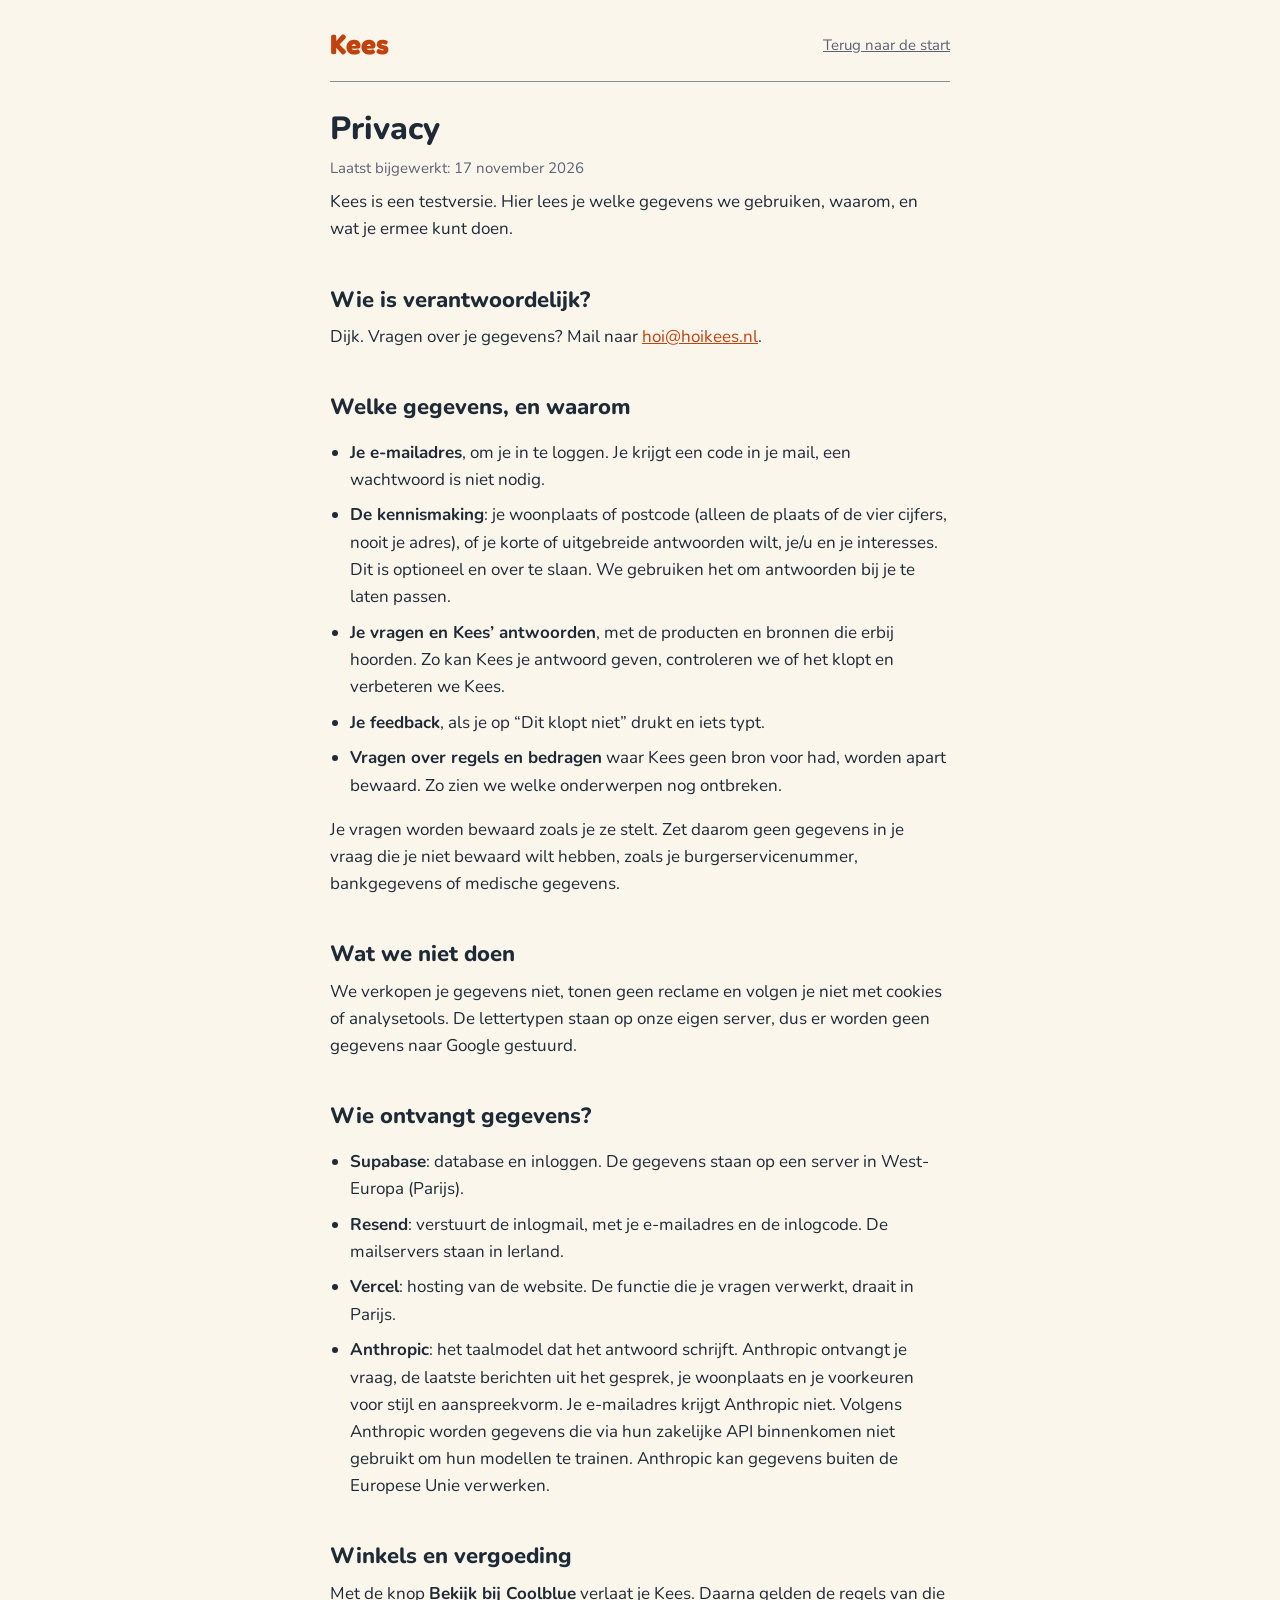
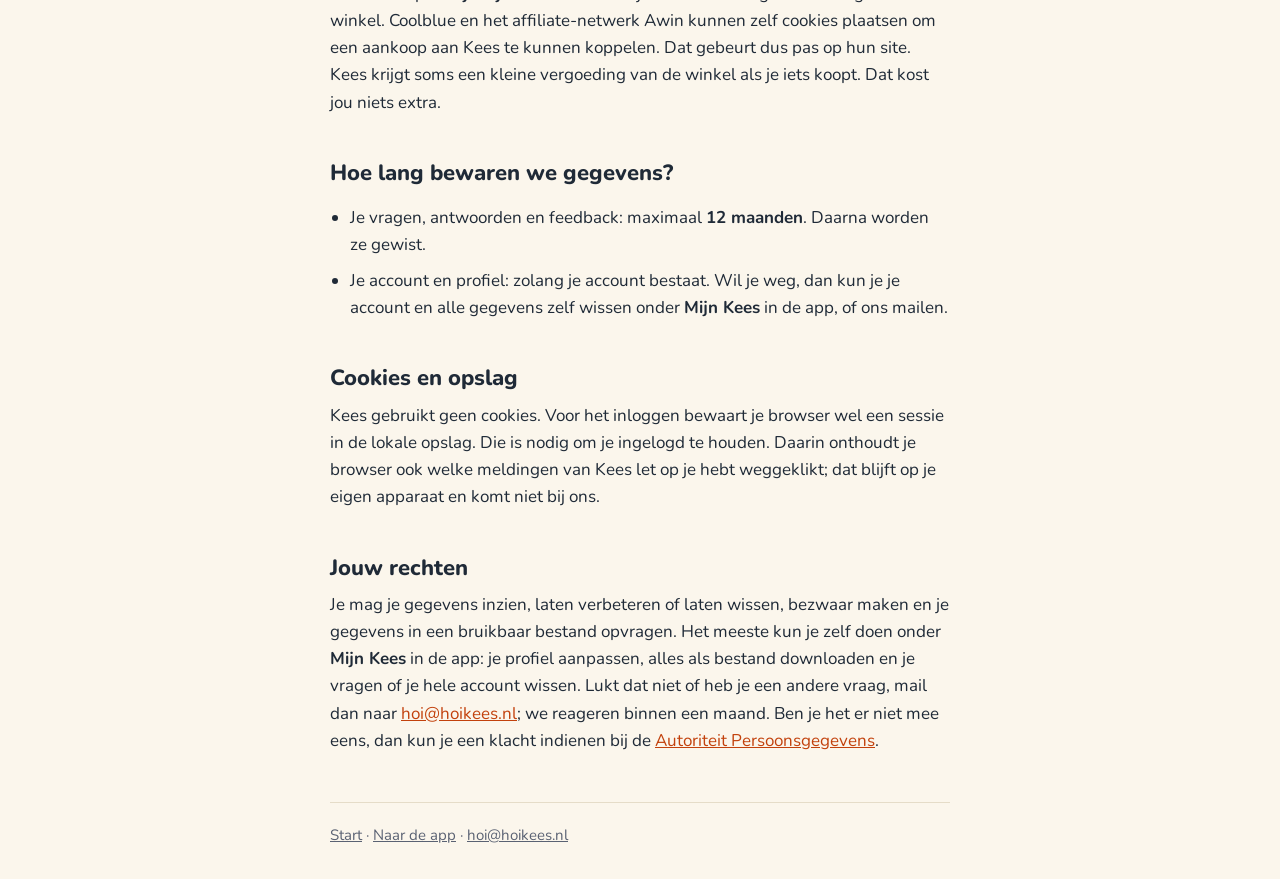
==== privacy.html @ beee8f16 "Nieuwe hoikees.nl: uitleg over Kees, privacypagina, eigen lettertypen Co-Authored-By: Claude Sonnet " ====
<!doctype html>
<html lang="nl">
<head>
<meta charset="utf-8">
<meta name="viewport" content="width=device-width, initial-scale=1">
<!-- Awin -->
<meta name="awin" content="Awin">
<link rel="icon" href="favicon.svg" type="image/svg+xml">
<link rel="apple-touch-icon" href="apple-touch-icon.png">
<link rel="preload" href="fonts/fredoka-700.woff2" as="font" type="font/woff2" crossorigin>
<link rel="stylesheet" href="style.css">
<title>Privacy · Kees</title>
<meta name="description" content="Welke gegevens Kees gebruikt, waarom, en wat je ermee kunt doen.">
</head>
<body>
<div class="wrap">
<header class="top">
  <a class="kees-naam" href="/">Kees</a>
  <nav aria-label="Menu"><a href="/">Terug naar de start</a></nav>
</header>
<div class="horizon"></div>
<main>
<article>
<h1>Privacy</h1>
<p class="klein">Laatst bijgewerkt: 17 november 2026</p>
<p>Kees is een testversie. Hier lees je welke gegevens we gebruiken, waarom, en wat je ermee kunt doen.</p>

<h2>Wie is verantwoordelijk?</h2>
<p>Dijk. Vragen over je gegevens? Mail naar <a href="mailto:hoi@hoikees.nl">hoi@hoikees.nl</a>.</p>

<h2>Welke gegevens, en waarom</h2>
<ul>
  <li><strong>Je e-mailadres</strong>, om je in te loggen. Je krijgt een code in je mail, een wachtwoord is niet nodig.</li>
  <li><strong>De kennismaking</strong>: je woonplaats of postcode (alleen de plaats of de vier cijfers, nooit je adres), of je korte of uitgebreide antwoorden wilt, je/u en je interesses. Dit is optioneel en over te slaan. We gebruiken het om antwoorden bij je te laten passen.</li>
  <li><strong>Je vragen en Kees’ antwoorden</strong>, met de producten en bronnen die erbij hoorden. Zo kan Kees je antwoord geven, controleren we of het klopt en verbeteren we Kees.</li>
  <li><strong>Je feedback</strong>, als je op “Dit klopt niet” drukt en iets typt.</li>
  <li><strong>Vragen over regels en bedragen</strong> waar Kees geen bron voor had, worden apart bewaard. Zo zien we welke onderwerpen nog ontbreken.</li>
</ul>
<p>Je vragen worden bewaard zoals je ze stelt. Zet daarom geen gegevens in je vraag die je niet bewaard wilt hebben, zoals je burgerservicenummer, bankgegevens of medische gegevens.</p>

<h2>Wat we niet doen</h2>
<p>We verkopen je gegevens niet, tonen geen reclame en volgen je niet met cookies of analysetools. De lettertypen staan op onze eigen server, dus er worden geen gegevens naar Google gestuurd.</p>

<h2>Wie ontvangt gegevens?</h2>
<ul>
  <li><strong>Supabase</strong>: database en inloggen. De gegevens staan op een server in West-Europa (Parijs).</li>
  <li><strong>Resend</strong>: verstuurt de inlogmail, met je e-mailadres en de inlogcode. De mailservers staan in Ierland.</li>
  <li><strong>Vercel</strong>: hosting van de website. De functie die je vragen verwerkt, draait in Parijs.</li>
  <li><strong>Anthropic</strong>: het taalmodel dat het antwoord schrijft. Anthropic ontvangt je vraag, de laatste berichten uit het gesprek, je woonplaats en je voorkeuren voor stijl en aanspreekvorm. Je e-mailadres krijgt Anthropic niet. Volgens Anthropic worden gegevens die via hun zakelijke API binnenkomen niet gebruikt om hun modellen te trainen. Anthropic kan gegevens buiten de Europese Unie verwerken.</li>
</ul>

<h2>Winkels en vergoeding</h2>
<p>Met de knop <strong>Bekijk bij Coolblue</strong> verlaat je Kees. Daarna gelden de regels van die winkel. Coolblue en het affiliate-netwerk Awin kunnen zelf cookies plaatsen om een aankoop aan Kees te kunnen koppelen. Dat gebeurt dus pas op hun site. Kees krijgt soms een kleine vergoeding van de winkel als je iets koopt. Dat kost jou niets extra.</p>

<h2>Hoe lang bewaren we gegevens?</h2>
<ul>
  <li>Je vragen, antwoorden en feedback: maximaal <strong>12 maanden</strong>. Daarna worden ze gewist.</li>
  <li>Je account en profiel: zolang je account bestaat. Wil je weg, dan kun je je account en alle gegevens zelf wissen onder <strong>Mijn Kees</strong> in de app, of ons mailen.</li>
</ul>

<h2>Cookies en opslag</h2>
<p>Kees gebruikt geen cookies. Voor het inloggen bewaart je browser wel een sessie in de lokale opslag. Die is nodig om je ingelogd te houden. Daarin onthoudt je browser ook welke meldingen van Kees let op je hebt weggeklikt; dat blijft op je eigen apparaat en komt niet bij ons.</p>

<h2>Jouw rechten</h2>
<p>Je mag je gegevens inzien, laten verbeteren of laten wissen, bezwaar maken en je gegevens in een bruikbaar bestand opvragen. Het meeste kun je zelf doen onder <strong>Mijn Kees</strong> in de app: je profiel aanpassen, alles als bestand downloaden en je vragen of je hele account wissen. Lukt dat niet of heb je een andere vraag, mail dan naar <a href="mailto:hoi@hoikees.nl">hoi@hoikees.nl</a>; we reageren binnen een maand. Ben je het er niet mee eens, dan kun je een klacht indienen bij de <a href="https://autoriteitpersoonsgegevens.nl" rel="noopener">Autoriteit Persoonsgegevens</a>.</p>
</article>
</main>
<footer>
  <a href="/">Start</a> · <a href="https://app.hoikees.nl">Naar de app</a> · <a href="mailto:hoi@hoikees.nl">hoi@hoikees.nl</a>
</footer>
</div>
</body>
</html>
---- style.css ----
@font-face{font-family:Nunito;font-weight:400;font-display:swap;src:url(fonts/nunito-400.woff2) format("woff2")}
@font-face{font-family:Nunito;font-weight:700;font-display:swap;src:url(fonts/nunito-700.woff2) format("woff2")}
@font-face{font-family:Nunito;font-weight:800;font-display:swap;src:url(fonts/nunito-800.woff2) format("woff2")}
@font-face{font-family:Fredoka;font-weight:700;font-display:swap;src:url(fonts/fredoka-700.woff2) format("woff2")}
:root{--oranje:#C2410C;--creme:#FBF6EC;--inkt:#1F2A37;--groen:#3F7D58;--grijs:#5A6273;--lijn:#E5DCC8;--kaart:#FFFDF8;--rand:#8A8470;--poot:#1F2A37;--knoptekst:#fff}
@media (prefers-color-scheme:dark){:root{--oranje:#F07A3C;--creme:#141B24;--inkt:#F3ECDD;--groen:#7CC49A;--grijs:#A9B1BE;--lijn:#2C3846;--kaart:#1B2430;--rand:#6F7F93;--poot:#E6EDF4;--knoptekst:#141B24}}
*{box-sizing:border-box}
body{margin:0;background:var(--creme);color:var(--inkt);font-family:Nunito,system-ui,sans-serif;font-size:17px;line-height:1.6}
a{color:var(--oranje)}
a:focus-visible,.knop:focus-visible{outline:3px solid var(--oranje);outline-offset:3px}
.wrap{max-width:660px;margin:0 auto;padding:0 20px}
.kees-naam{font-family:Fredoka,Nunito,sans-serif;font-weight:700;color:var(--oranje)}
header.top{display:flex;align-items:center;justify-content:space-between;padding:22px 0 0}
header.top .kees-naam{font-size:28px;text-decoration:none}
header.top nav a{font-size:15px;color:var(--grijs)}
.horizon{height:1px;background:var(--inkt);opacity:.5;margin:14px 0 0}
.hero{text-align:center;padding:36px 0 8px}
.hero svg{height:130px;width:auto}
h1{font-family:Fredoka,Nunito,sans-serif;font-weight:700;font-size:clamp(46px,11vw,76px);line-height:1;margin:14px 0 10px;color:var(--oranje)}
.hero p{font-size:19px;margin:0 auto 22px;max-width:30em}
.knop{display:inline-block;background:var(--oranje);color:var(--knoptekst);font-weight:800;text-decoration:none;border-radius:13px;padding:13px 24px}
.klein{font-size:15px;color:var(--grijs)}
h2{font-weight:800;font-size:22px;line-height:1.25;margin:2em 0 .4em}
p,li{margin:.5em 0}
ul{padding-left:1.2em}
.kaart{background:var(--kaart);border:1px solid var(--lijn);border-radius:20px;padding:6px 20px 16px;margin-top:28px}
.kaart h2{margin-top:.9em}
.groen{color:var(--groen);font-weight:700}
footer{margin-top:48px;padding:20px 0 32px;border-top:1px solid var(--lijn);font-size:15px;color:var(--grijs)}
footer a{color:inherit}
.legs{stroke:var(--poot)}
@media (prefers-reduced-motion:no-preference){.hero svg{animation:zweef 3s ease-in-out infinite}@keyframes zweef{50%{transform:translateY(-5px)}}}
article h1{font-family:Nunito,system-ui,sans-serif;font-weight:800;font-size:32px;line-height:1.2;color:var(--inkt);margin:28px 0 6px}
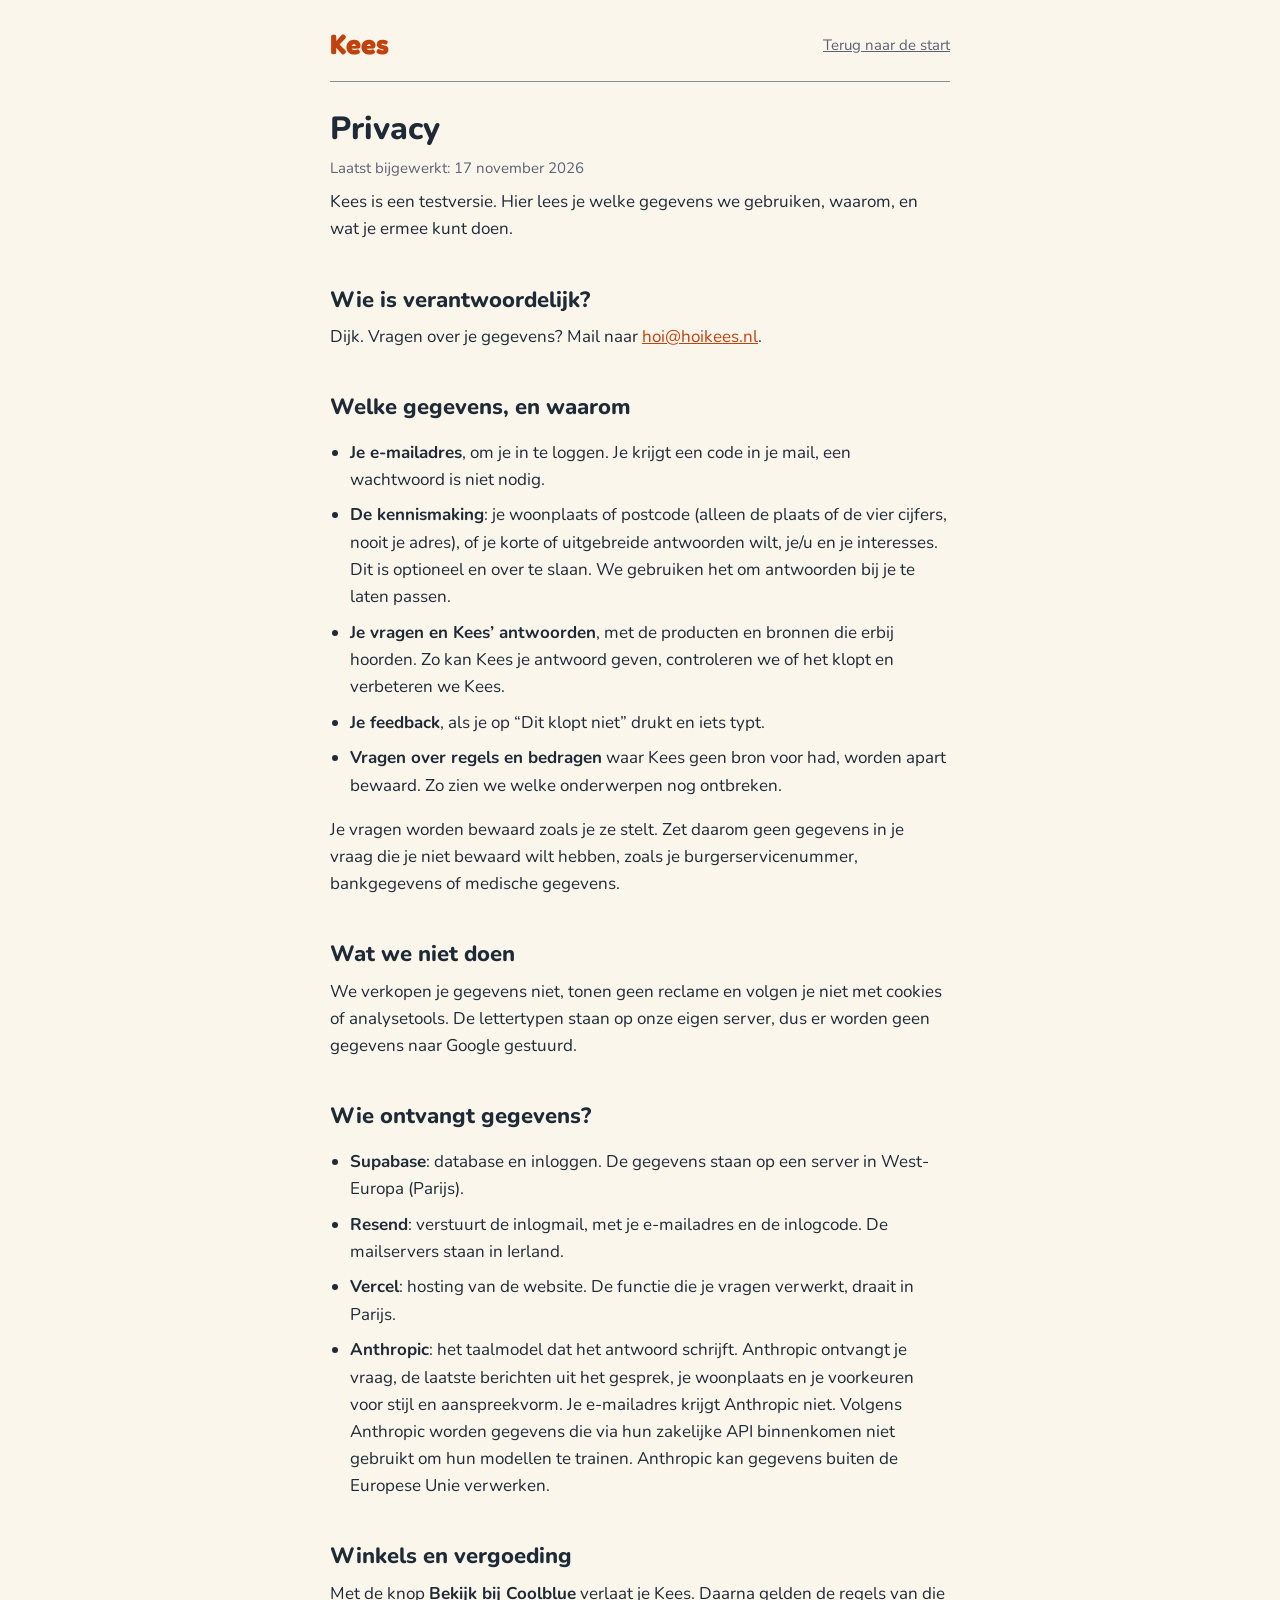
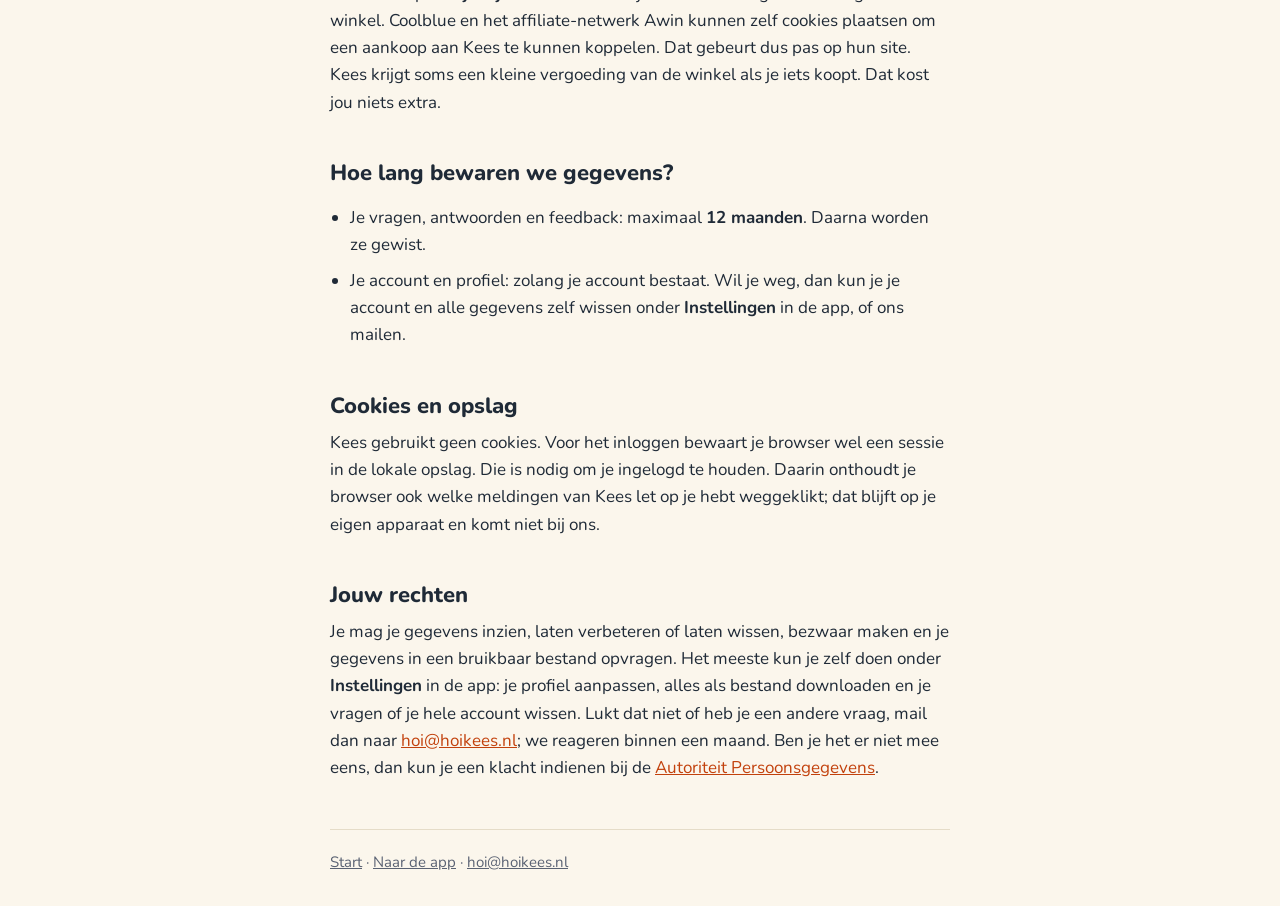
==== commit 26a85e53: "Site: privacytekst verwijst naar Instellingen Co-Authored-By: Claude Sonnet 5.5 <noreply@anthropic.c" ====
--- a/privacy.html
+++ b/privacy.html
@@ -5,10 +5,11 @@
 <meta name="viewport" content="width=device-width, initial-scale=1">
 <!-- Awin -->
 <meta name="awin" content="Awin">
-<link rel="icon" href="favicon.svg" type="image/svg+xml">
+<link rel="icon" href="favicon.ico" sizes="48x48">
+<link rel="icon" href="favicon-kop-64.png" type="image/png" sizes="64x64">
 <link rel="apple-touch-icon" href="apple-touch-icon.png">
 <link rel="preload" href="fonts/fredoka-700.woff2" as="font" type="font/woff2" crossorigin>
-<link rel="stylesheet" href="style.css">
+<link rel="stylesheet" href="style.css?v=2">
 <title>Privacy · Kees</title>
 <meta name="description" content="Welke gegevens Kees gebruikt, waarom, en wat je ermee kunt doen.">
 </head>
@@ -55,14 +56,14 @@
 <h2>Hoe lang bewaren we gegevens?</h2>
 <ul>
   <li>Je vragen, antwoorden en feedback: maximaal <strong>12 maanden</strong>. Daarna worden ze gewist.</li>
-  <li>Je account en profiel: zolang je account bestaat. Wil je weg, dan kun je je account en alle gegevens zelf wissen onder <strong>Mijn Kees</strong> in de app, of ons mailen.</li>
+  <li>Je account en profiel: zolang je account bestaat. Wil je weg, dan kun je je account en alle gegevens zelf wissen onder <strong>Instellingen</strong> in de app, of ons mailen.</li>
 </ul>
 
 <h2>Cookies en opslag</h2>
 <p>Kees gebruikt geen cookies. Voor het inloggen bewaart je browser wel een sessie in de lokale opslag. Die is nodig om je ingelogd te houden. Daarin onthoudt je browser ook welke meldingen van Kees let op je hebt weggeklikt; dat blijft op je eigen apparaat en komt niet bij ons.</p>
 
 <h2>Jouw rechten</h2>
-<p>Je mag je gegevens inzien, laten verbeteren of laten wissen, bezwaar maken en je gegevens in een bruikbaar bestand opvragen. Het meeste kun je zelf doen onder <strong>Mijn Kees</strong> in de app: je profiel aanpassen, alles als bestand downloaden en je vragen of je hele account wissen. Lukt dat niet of heb je een andere vraag, mail dan naar <a href="mailto:hoi@hoikees.nl">hoi@hoikees.nl</a>; we reageren binnen een maand. Ben je het er niet mee eens, dan kun je een klacht indienen bij de <a href="https://autoriteitpersoonsgegevens.nl" rel="noopener">Autoriteit Persoonsgegevens</a>.</p>
+<p>Je mag je gegevens inzien, laten verbeteren of laten wissen, bezwaar maken en je gegevens in een bruikbaar bestand opvragen. Het meeste kun je zelf doen onder <strong>Instellingen</strong> in de app: je profiel aanpassen, alles als bestand downloaden en je vragen of je hele account wissen. Lukt dat niet of heb je een andere vraag, mail dan naar <a href="mailto:hoi@hoikees.nl">hoi@hoikees.nl</a>; we reageren binnen een maand. Ben je het er niet mee eens, dan kun je een klacht indienen bij de <a href="https://autoriteitpersoonsgegevens.nl" rel="noopener">Autoriteit Persoonsgegevens</a>.</p>
 </article>
 </main>
 <footer>
--- a/style.css
+++ b/style.css
@@ -15,7 +15,7 @@
 header.top nav a{font-size:15px;color:var(--grijs)}
 .horizon{height:1px;background:var(--inkt);opacity:.5;margin:14px 0 0}
 .hero{text-align:center;padding:36px 0 8px}
-.hero svg{height:130px;width:auto}
+
 h1{font-family:Fredoka,Nunito,sans-serif;font-weight:700;font-size:clamp(46px,11vw,76px);line-height:1;margin:14px 0 10px;color:var(--oranje)}
 .hero p{font-size:19px;margin:0 auto 22px;max-width:30em}
 .knop{display:inline-block;background:var(--oranje);color:var(--knoptekst);font-weight:800;text-decoration:none;border-radius:13px;padding:13px 24px}
@@ -29,5 +29,20 @@
 footer{margin-top:48px;padding:20px 0 32px;border-top:1px solid var(--lijn);font-size:15px;color:var(--grijs)}
 footer a{color:inherit}
 .legs{stroke:var(--poot)}
-@media (prefers-reduced-motion:no-preference){.hero svg{animation:zweef 3s ease-in-out infinite}@keyframes zweef{50%{transform:translateY(-5px)}}}
+
 article h1{font-family:Nunito,system-ui,sans-serif;font-weight:800;font-size:32px;line-height:1.2;color:var(--inkt);margin:28px 0 6px}
+
+/* Kees vliegt door een polderlandschap: vier zwarte silhouetten als masker, zodat ze in licht en donker de juiste kleur krijgen. */
+.toneel{position:relative;height:210px;max-width:660px;margin:0 auto 6px;overflow:hidden;-webkit-mask-image:linear-gradient(to right,transparent,#000 14%,#000 86%,transparent);mask-image:linear-gradient(to right,transparent,#000 14%,#000 86%,transparent)} /* geen kader: het landschap loopt aan de zijkanten zacht uit */
+.laag{position:absolute;left:0;bottom:0;--h:140px;height:var(--h);width:calc(100% + var(--h)*8);background:var(--inkt);-webkit-mask:var(--plaatje) repeat-x 0 0/auto 100%;mask:var(--plaatje) repeat-x 0 0/auto 100%;animation:schuif var(--duur) linear infinite;will-change:transform}
+.laag-wolken{--h:210px;--duur:260s;opacity:.10}
+.laag-ver{--duur:95s;opacity:.22}
+.laag-midden{--duur:46s;opacity:.36}
+.laag-voor{--duur:24s;opacity:.6;background:var(--groen)}
+.vlieger{position:absolute;left:50%;top:12px;width:190px;margin-left:-95px;animation:zweef 3s ease-in-out infinite}
+.vlieger svg{display:block;width:100%;height:auto}
+.vlieger .vleugel{transform-box:view-box;transform-origin:500px 349px;animation:klap .8s ease-in-out infinite alternate}
+@keyframes schuif{to{transform:translateX(calc(var(--h)*-8))}}
+@keyframes zweef{50%{transform:translateY(-6px)}}
+@keyframes klap{from{transform:rotate(-6deg)}to{transform:rotate(10deg)}}
+@media (prefers-reduced-motion:reduce){.laag,.vlieger,.vlieger .vleugel{animation:none}}
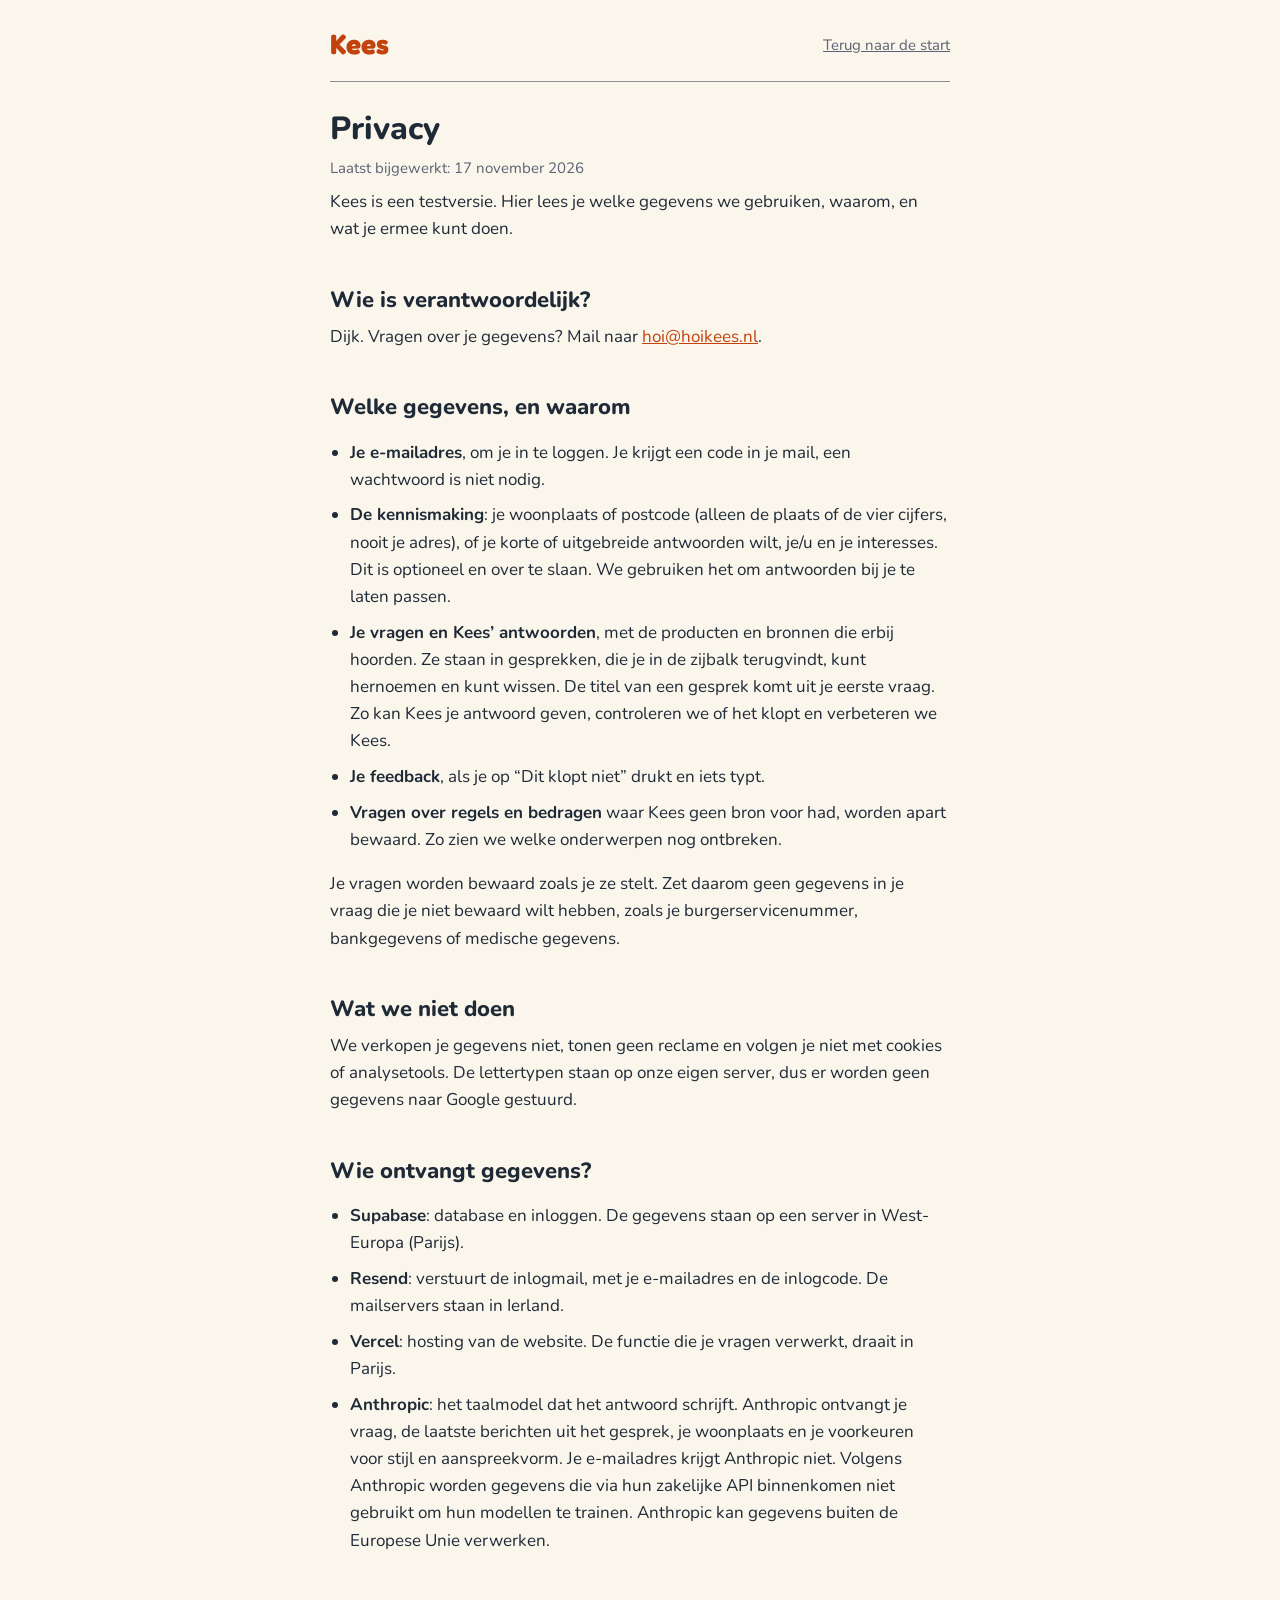
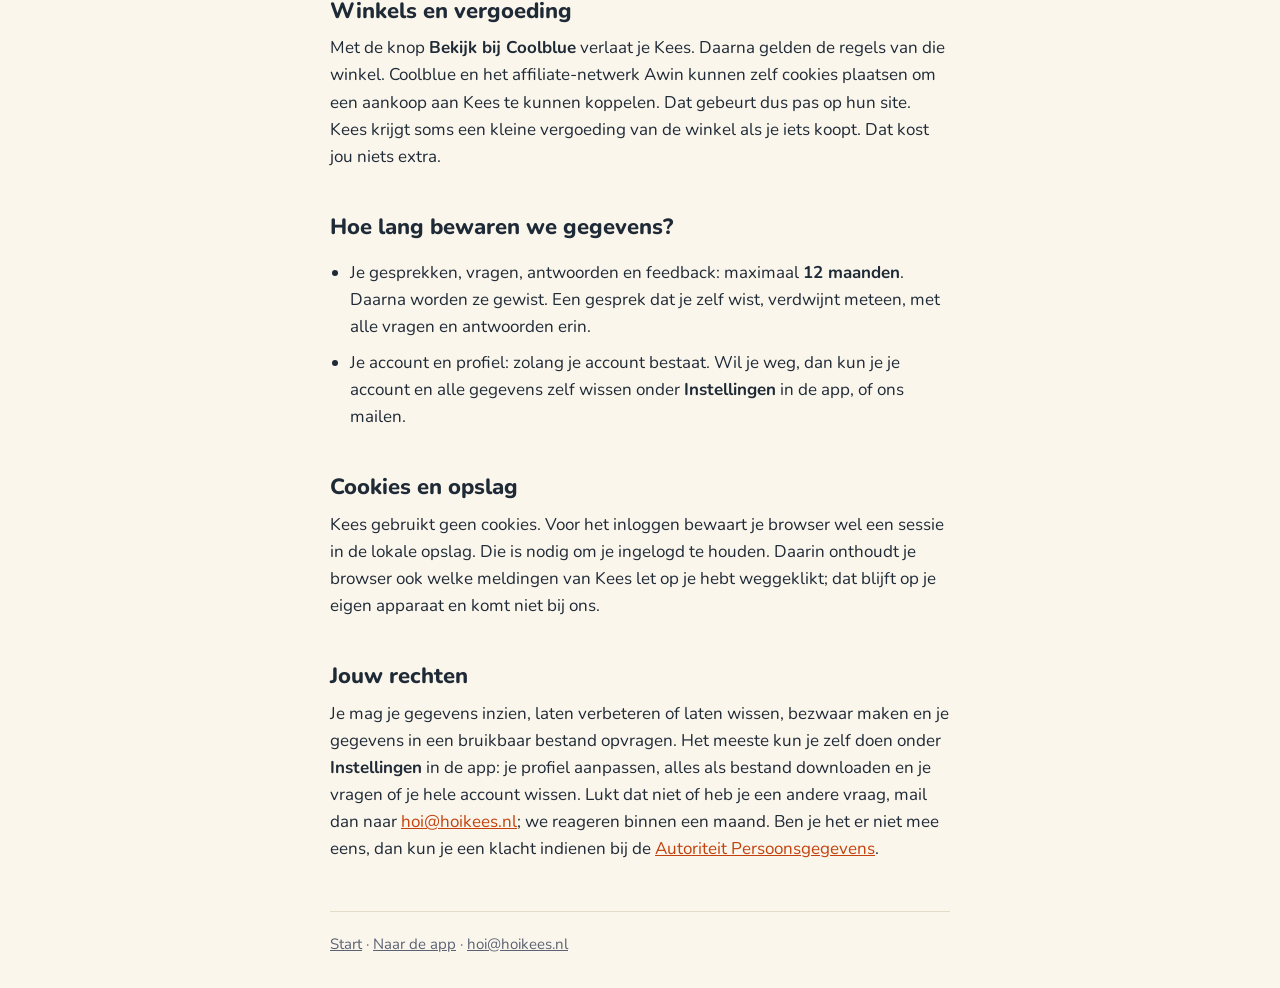
==== commit 2e25cbae: "Site: privacytekst over gesprekken Co-Authored-By: Claude Sonnet 5.5 <noreply@anthropic.com>" ====
--- a/privacy.html
+++ b/privacy.html
@@ -33,7 +33,7 @@
 <ul>
   <li><strong>Je e-mailadres</strong>, om je in te loggen. Je krijgt een code in je mail, een wachtwoord is niet nodig.</li>
   <li><strong>De kennismaking</strong>: je woonplaats of postcode (alleen de plaats of de vier cijfers, nooit je adres), of je korte of uitgebreide antwoorden wilt, je/u en je interesses. Dit is optioneel en over te slaan. We gebruiken het om antwoorden bij je te laten passen.</li>
-  <li><strong>Je vragen en Kees’ antwoorden</strong>, met de producten en bronnen die erbij hoorden. Zo kan Kees je antwoord geven, controleren we of het klopt en verbeteren we Kees.</li>
+  <li><strong>Je vragen en Kees’ antwoorden</strong>, met de producten en bronnen die erbij hoorden. Ze staan in gesprekken, die je in de zijbalk terugvindt, kunt hernoemen en kunt wissen. De titel van een gesprek komt uit je eerste vraag. Zo kan Kees je antwoord geven, controleren we of het klopt en verbeteren we Kees.</li>
   <li><strong>Je feedback</strong>, als je op “Dit klopt niet” drukt en iets typt.</li>
   <li><strong>Vragen over regels en bedragen</strong> waar Kees geen bron voor had, worden apart bewaard. Zo zien we welke onderwerpen nog ontbreken.</li>
 </ul>
@@ -55,7 +55,7 @@
 
 <h2>Hoe lang bewaren we gegevens?</h2>
 <ul>
-  <li>Je vragen, antwoorden en feedback: maximaal <strong>12 maanden</strong>. Daarna worden ze gewist.</li>
+  <li>Je gesprekken, vragen, antwoorden en feedback: maximaal <strong>12 maanden</strong>. Daarna worden ze gewist. Een gesprek dat je zelf wist, verdwijnt meteen, met alle vragen en antwoorden erin.</li>
   <li>Je account en profiel: zolang je account bestaat. Wil je weg, dan kun je je account en alle gegevens zelf wissen onder <strong>Instellingen</strong> in de app, of ons mailen.</li>
 </ul>
 
